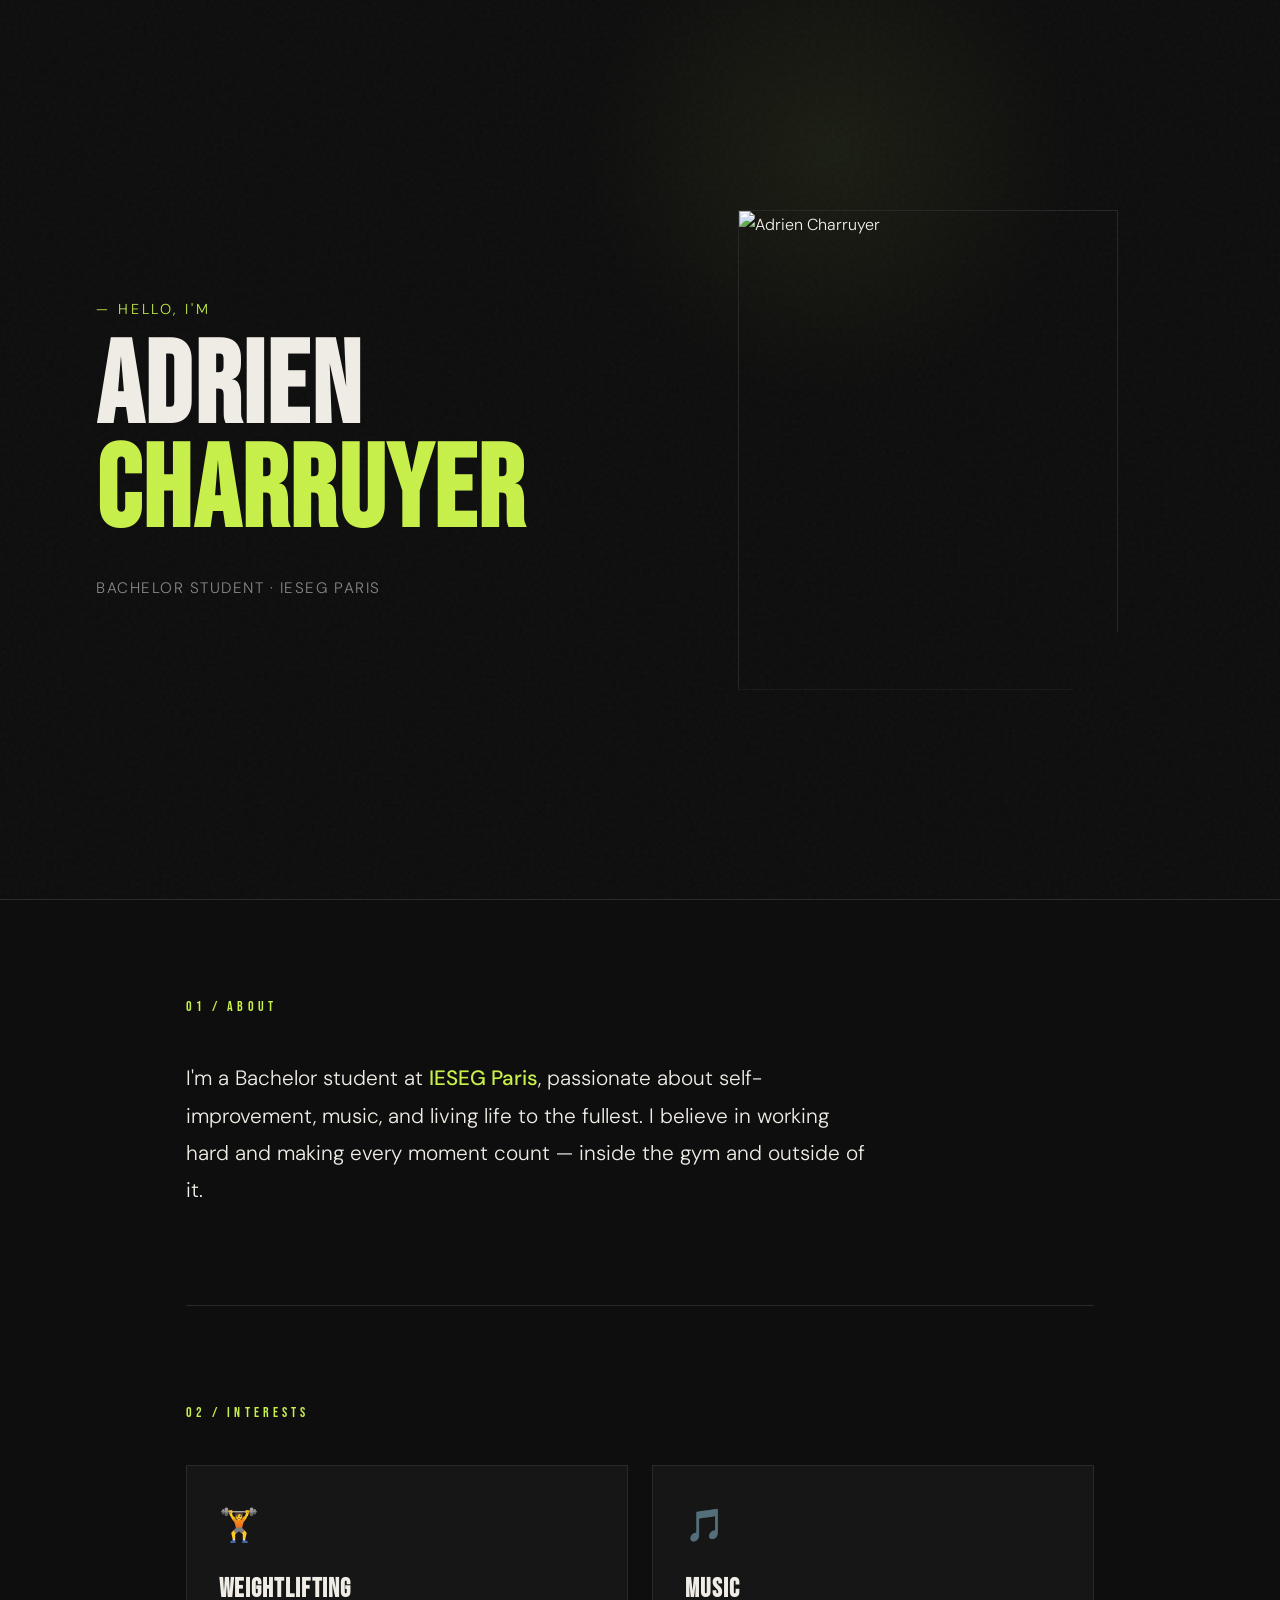
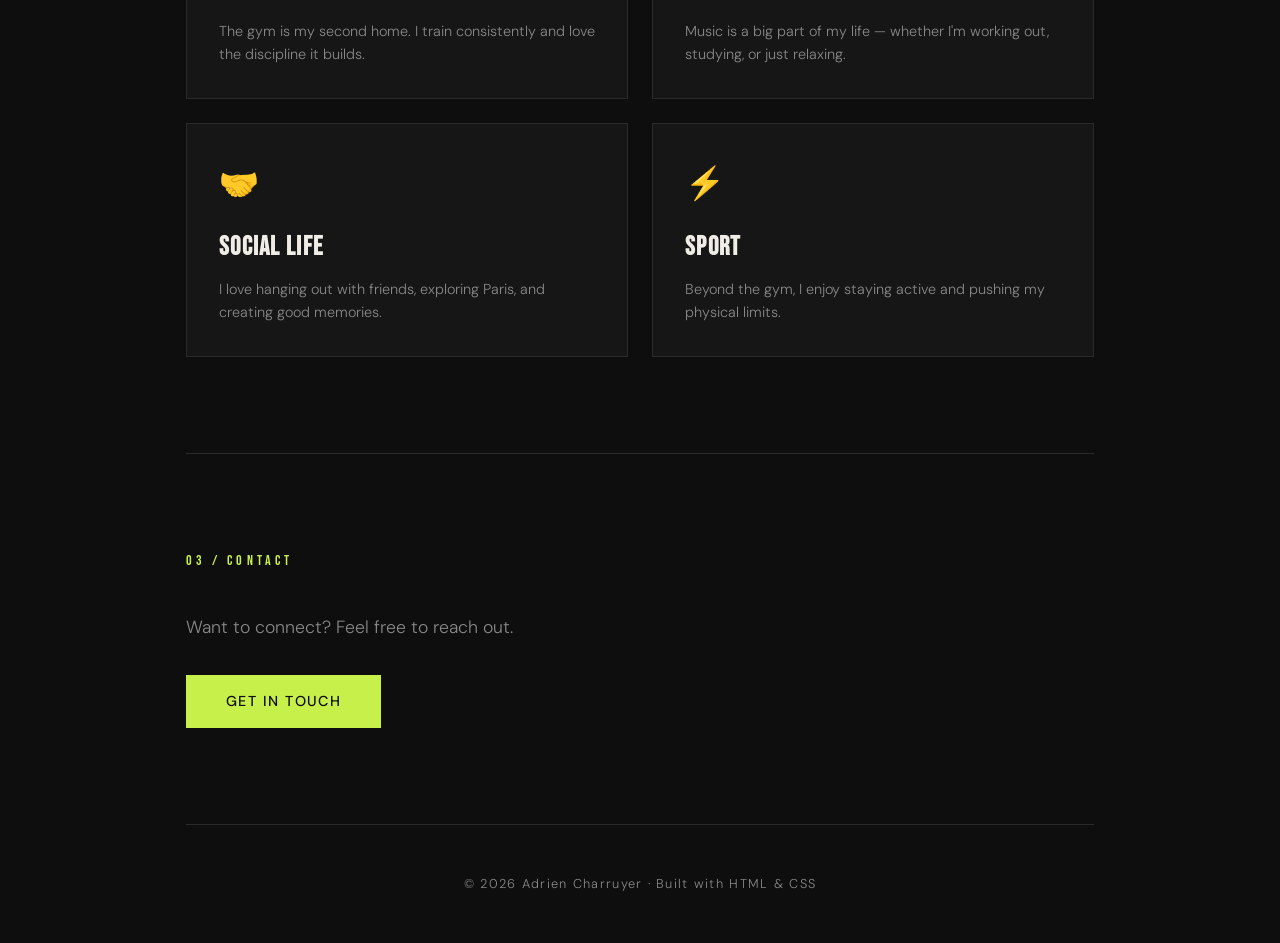
==== index.html @ 35dae8ac "Add files via upload" ====
<!DOCTYPE html>
<html lang="en">
  <head>
    <meta charset="UTF-8" />
    <meta name="viewport" content="width=device-width, initial-scale=1.0" />
    <title>Adrien Charruyer</title>
    <link rel="stylesheet" href="style.css" />
    <link href="https://fonts.googleapis.com/css2?family=Bebas+Neue&family=DM+Sans:wght@300;400;500&display=swap" rel="stylesheet" />
  </head>
  <body>

    <div class="noise"></div>

    <header class="hero">
      <div class="hero-text">
        <p class="eyebrow">— Hello, I'm</p>
        <h1>Adrien<br><span>Charruyer</span></h1>
        <p class="tagline">Bachelor Student · IESEG Paris</p>
      </div>
      <div class="hero-photo">
        <img src="images/profile-picture.png" alt="Adrien Charruyer" />
      </div>
    </header>

    <main>

      <section class="about">
        <div class="section-label">01 / About</div>
        <p>
          I'm a Bachelor student at <strong>IESEG Paris</strong>, passionate about
          self-improvement, music, and living life to the fullest. I believe in
          working hard and making every moment count — inside the gym and outside of it.
        </p>
      </section>

      <section class="hobbies">
        <div class="section-label">02 / Interests</div>
        <div class="cards">
          <div class="card">
            <span class="card-icon">🏋️</span>
            <h3>Weightlifting</h3>
            <p>The gym is my second home. I train consistently and love the discipline it builds.</p>
          </div>
          <div class="card">
            <span class="card-icon">🎵</span>
            <h3>Music</h3>
            <p>Music is a big part of my life — whether I'm working out, studying, or just relaxing.</p>
          </div>
          <div class="card">
            <span class="card-icon">🤝</span>
            <h3>Social Life</h3>
            <p>I love hanging out with friends, exploring Paris, and creating good memories.</p>
          </div>
          <div class="card">
            <span class="card-icon">⚡</span>
            <h3>Sport</h3>
            <p>Beyond the gym, I enjoy staying active and pushing my physical limits.</p>
          </div>
        </div>
      </section>

      <section class="contact">
        <div class="section-label">03 / Contact</div>
        <p>Want to connect? Feel free to reach out.</p>
        <a href="mailto:adrien.charruyer@ieseg.fr" class="btn">Get in touch</a>
      </section>

    </main>

    <footer>
      <p>© 2026 Adrien Charruyer · Built with HTML & CSS</p>
    </footer>

  </body>
</html>
---- style.css ----
/* ===========================
   VARIABLES & RESET
=========================== */
:root {
  --bg: #0e0e0e;
  --surface: #161616;
  --accent: #c8f04a;
  --text: #f0ede6;
  --muted: #888;
  --border: #2a2a2a;
  --font-display: 'Bebas Neue', sans-serif;
  --font-body: 'DM Sans', sans-serif;
}

*, *::before, *::after {
  margin: 0;
  padding: 0;
  box-sizing: border-box;
}

html {
  scroll-behavior: smooth;
}

body {
  background-color: var(--bg);
  color: var(--text);
  font-family: var(--font-body);
  font-weight: 300;
  line-height: 1.7;
  overflow-x: hidden;
}

/* Noise texture overlay */
.noise {
  pointer-events: none;
  position: fixed;
  inset: 0;
  z-index: 100;
  opacity: 0.03;
  background-image: url("data:image/svg+xml,%3Csvg viewBox='0 0 256 256' xmlns='http://www.w3.org/2000/svg'%3E%3Cfilter id='noise'%3E%3CfeTurbulence type='fractalNoise' baseFrequency='0.9' numOctaves='4' stitchTiles='stitch'/%3E%3C/filter%3E%3Crect width='100%25' height='100%25' filter='url(%23noise)'/%3E%3C/svg%3E");
}

/* ===========================
   HERO
=========================== */
.hero {
  min-height: 100vh;
  display: grid;
  grid-template-columns: 1fr 1fr;
  align-items: center;
  padding: 4rem 6rem;
  gap: 4rem;
  position: relative;
  border-bottom: 1px solid var(--border);
}

.hero::before {
  content: '';
  position: absolute;
  top: -100px;
  right: 200px;
  width: 500px;
  height: 500px;
  background: radial-gradient(circle, rgba(200, 240, 74, 0.07) 0%, transparent 70%);
  pointer-events: none;
}

.eyebrow {
  font-size: 0.9rem;
  letter-spacing: 0.2em;
  color: var(--accent);
  text-transform: uppercase;
  margin-bottom: 1rem;
  opacity: 0;
  animation: fadeUp 0.8s ease forwards 0.2s;
}

.hero-text h1 {
  font-family: var(--font-display);
  font-size: clamp(5rem, 9vw, 10rem);
  line-height: 0.9;
  letter-spacing: 0.02em;
  text-transform: uppercase;
  color: var(--text);
  opacity: 0;
  animation: fadeUp 0.8s ease forwards 0.4s;
}

.hero-text h1 span {
  color: var(--accent);
  -webkit-text-stroke: 0px;
  display: block;
}

.tagline {
  margin-top: 2rem;
  font-size: 0.95rem;
  color: var(--muted);
  letter-spacing: 0.1em;
  text-transform: uppercase;
  opacity: 0;
  animation: fadeUp 0.8s ease forwards 0.6s;
}

.hero-photo {
  display: flex;
  justify-content: center;
  align-items: center;
  opacity: 0;
  animation: fadeIn 1s ease forwards 0.8s;
}

.hero-photo img {
  width: 380px;
  height: 480px;
  object-fit: cover;
  object-position: top;
  filter: grayscale(20%) contrast(1.05);
  border: 1px solid var(--border);
  clip-path: polygon(0 0, 100% 0, 100% 88%, 88% 100%, 0 100%);
  transition: filter 0.3s ease;
}

.hero-photo img:hover {
  filter: grayscale(0%) contrast(1.1);
}

/* ===========================
   MAIN
=========================== */
main {
  max-width: 1100px;
  margin: 0 auto;
  padding: 0 6rem;
}

section {
  padding: 6rem 0;
  border-bottom: 1px solid var(--border);
}

.section-label {
  font-family: var(--font-display);
  font-size: 0.85rem;
  letter-spacing: 0.3em;
  color: var(--accent);
  text-transform: uppercase;
  margin-bottom: 2.5rem;
}

/* ===========================
   ABOUT
=========================== */
.about p {
  font-size: 1.3rem;
  line-height: 1.8;
  color: var(--text);
  max-width: 680px;
  font-weight: 300;
}

.about strong {
  color: var(--accent);
  font-weight: 500;
}

/* ===========================
   HOBBIES / CARDS
=========================== */
.cards {
  display: grid;
  grid-template-columns: repeat(2, 1fr);
  gap: 1.5rem;
}

.card {
  background: var(--surface);
  border: 1px solid var(--border);
  padding: 2rem;
  transition: border-color 0.3s ease, transform 0.3s ease;
  position: relative;
  overflow: hidden;
}

.card::after {
  content: '';
  position: absolute;
  bottom: 0;
  left: 0;
  height: 2px;
  width: 0;
  background: var(--accent);
  transition: width 0.4s ease;
}

.card:hover {
  border-color: var(--accent);
  transform: translateY(-4px);
}

.card:hover::after {
  width: 100%;
}

.card-icon {
  font-size: 2rem;
  display: block;
  margin-bottom: 1rem;
}

.card h3 {
  font-family: var(--font-display);
  font-size: 1.6rem;
  letter-spacing: 0.05em;
  color: var(--text);
  margin-bottom: 0.5rem;
}

.card p {
  font-size: 0.9rem;
  color: var(--muted);
  line-height: 1.6;
}

/* ===========================
   CONTACT
=========================== */
.contact p {
  font-size: 1.1rem;
  color: var(--muted);
  margin-bottom: 2rem;
}

.btn {
  display: inline-block;
  padding: 0.9rem 2.5rem;
  background: var(--accent);
  color: #0e0e0e;
  font-family: var(--font-body);
  font-weight: 500;
  font-size: 0.9rem;
  letter-spacing: 0.1em;
  text-transform: uppercase;
  text-decoration: none;
  transition: background 0.3s ease, transform 0.2s ease;
}

.btn:hover {
  background: #d4f55e;
  transform: translateY(-2px);
}

/* ===========================
   FOOTER
=========================== */
footer {
  text-align: center;
  padding: 3rem;
  color: var(--muted);
  font-size: 0.8rem;
  letter-spacing: 0.1em;
}

/* ===========================
   ANIMATIONS
=========================== */
@keyframes fadeUp {
  from {
    opacity: 0;
    transform: translateY(30px);
  }
  to {
    opacity: 1;
    transform: translateY(0);
  }
}

@keyframes fadeIn {
  from { opacity: 0; }
  to { opacity: 1; }
}

/* ===========================
   RESPONSIVE
=========================== */
@media (max-width: 900px) {
  .hero {
    grid-template-columns: 1fr;
    padding: 3rem 2rem;
    min-height: auto;
    padding-top: 5rem;
  }

  .hero-photo {
    order: -1;
  }

  .hero-photo img {
    width: 280px;
    height: 360px;
  }

  main {
    padding: 0 2rem;
  }

  .cards {
    grid-template-columns: 1fr;
  }
}
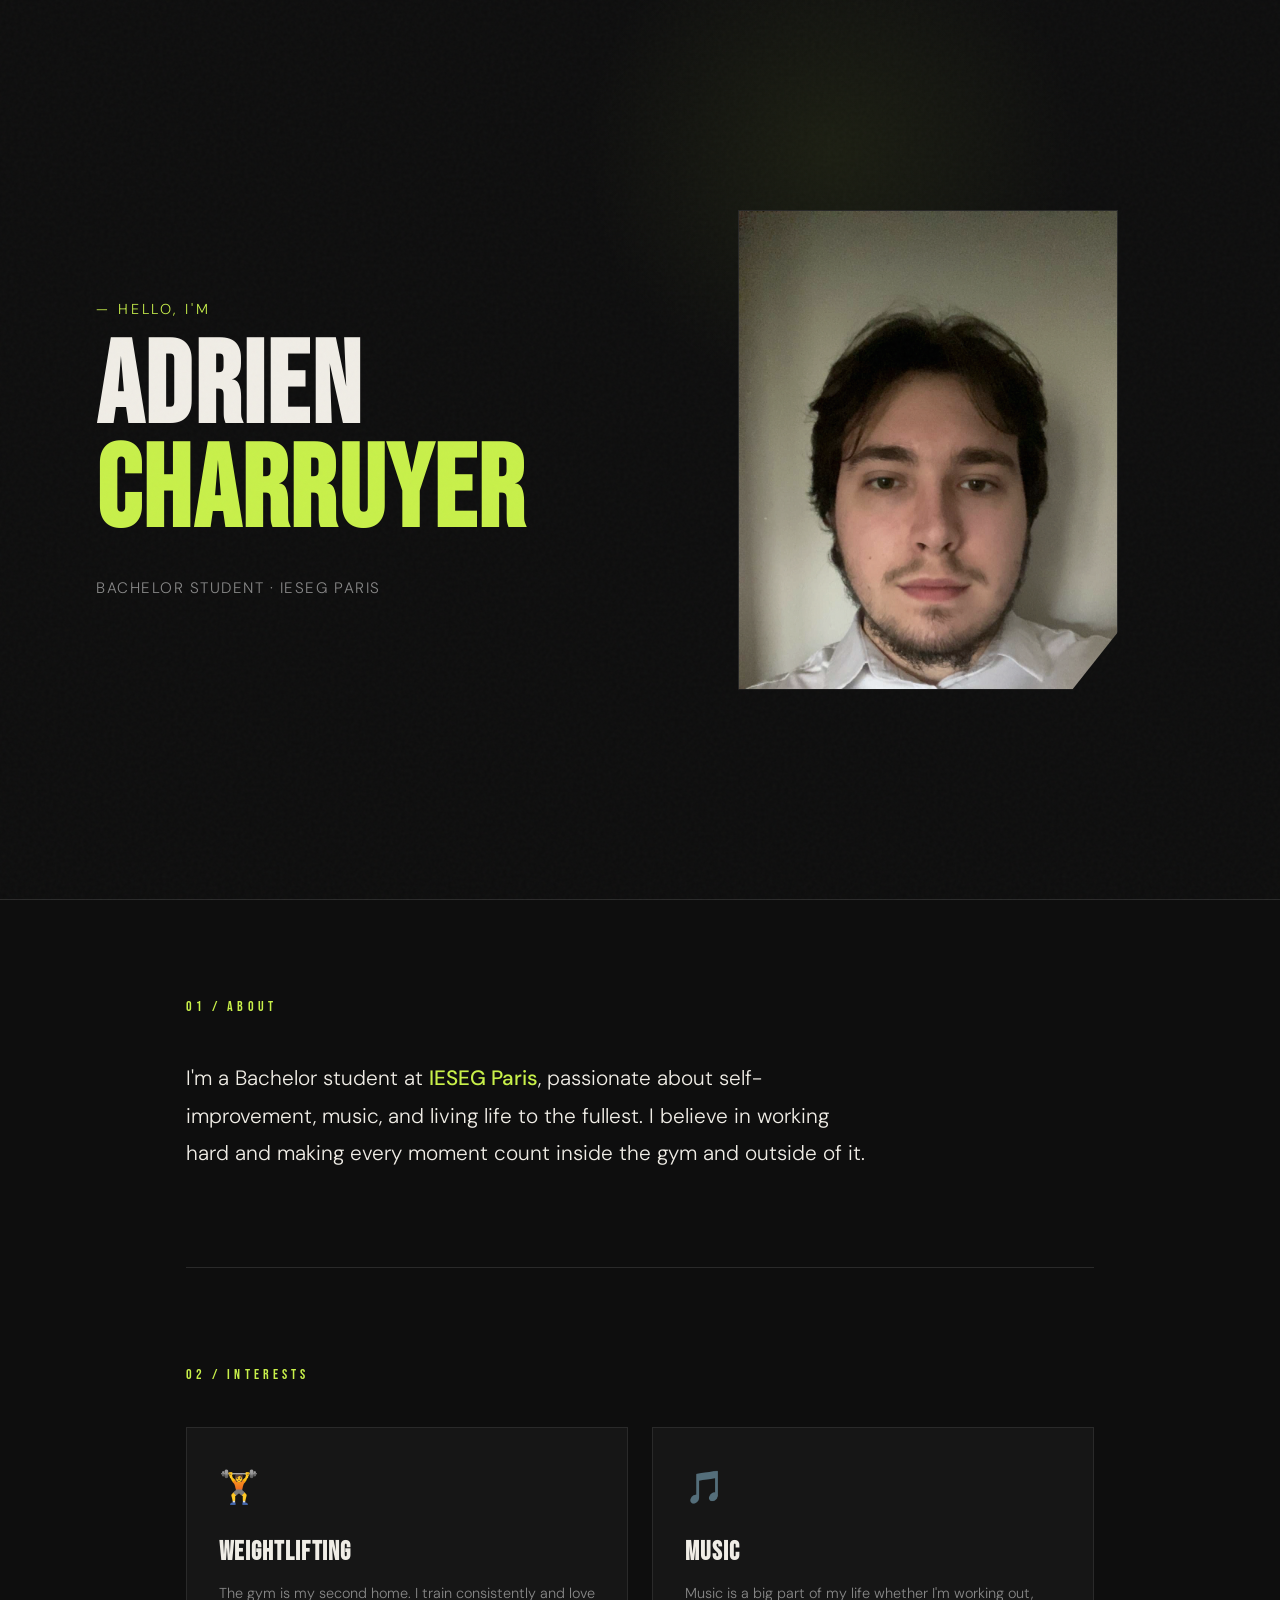
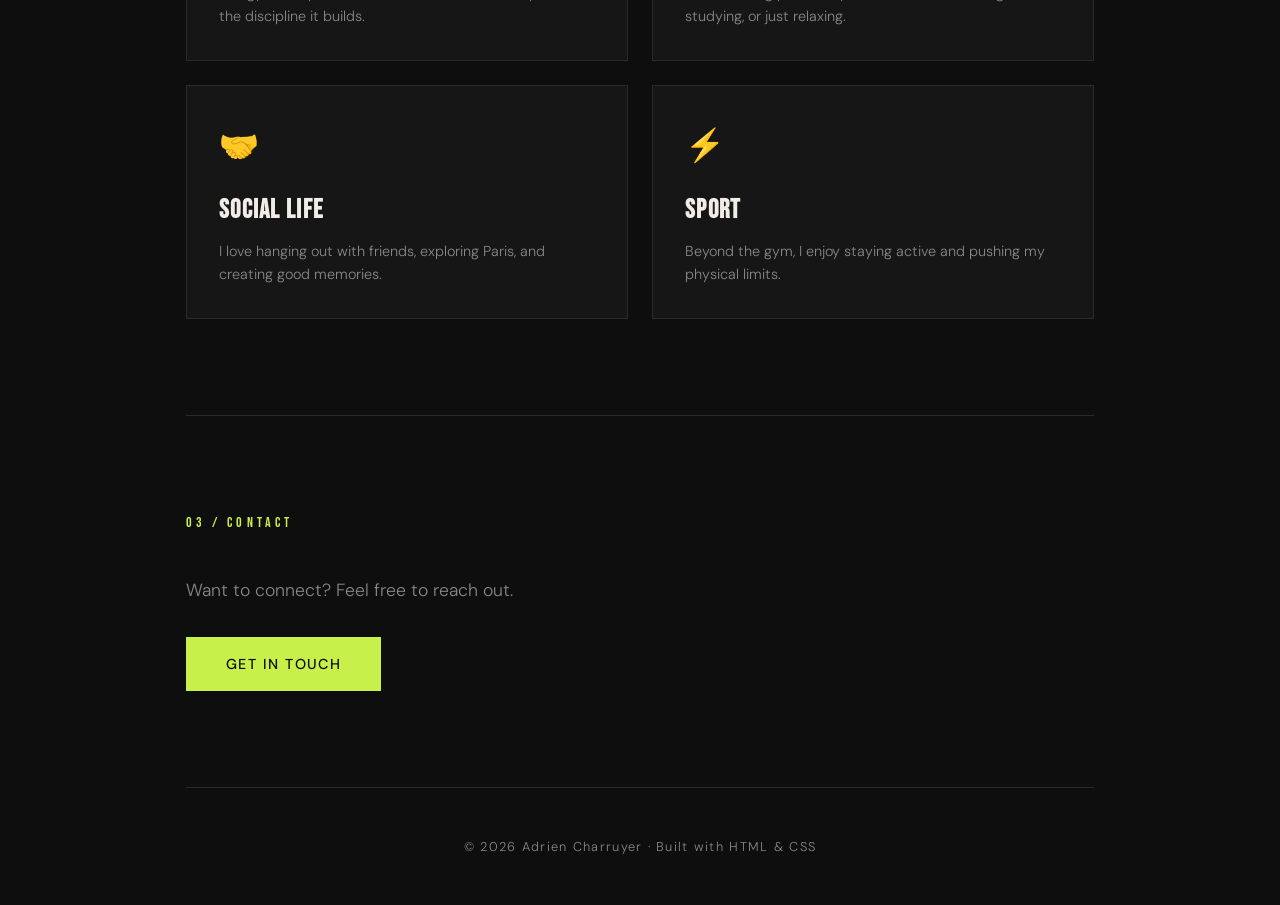
==== commit 970b239b: "Update index.html" ====
--- a/index.html
+++ b/index.html
@@ -29,7 +29,7 @@
         <p>
           I'm a Bachelor student at <strong>IESEG Paris</strong>, passionate about
           self-improvement, music, and living life to the fullest. I believe in
-          working hard and making every moment count — inside the gym and outside of it.
+          working hard and making every moment count inside the gym and outside of it.
         </p>
       </section>
 
@@ -44,7 +44,7 @@
           <div class="card">
             <span class="card-icon">🎵</span>
             <h3>Music</h3>
-            <p>Music is a big part of my life — whether I'm working out, studying, or just relaxing.</p>
+            <p>Music is a big part of my life whether I'm working out, studying, or just relaxing.</p>
           </div>
           <div class="card">
             <span class="card-icon">🤝</span>
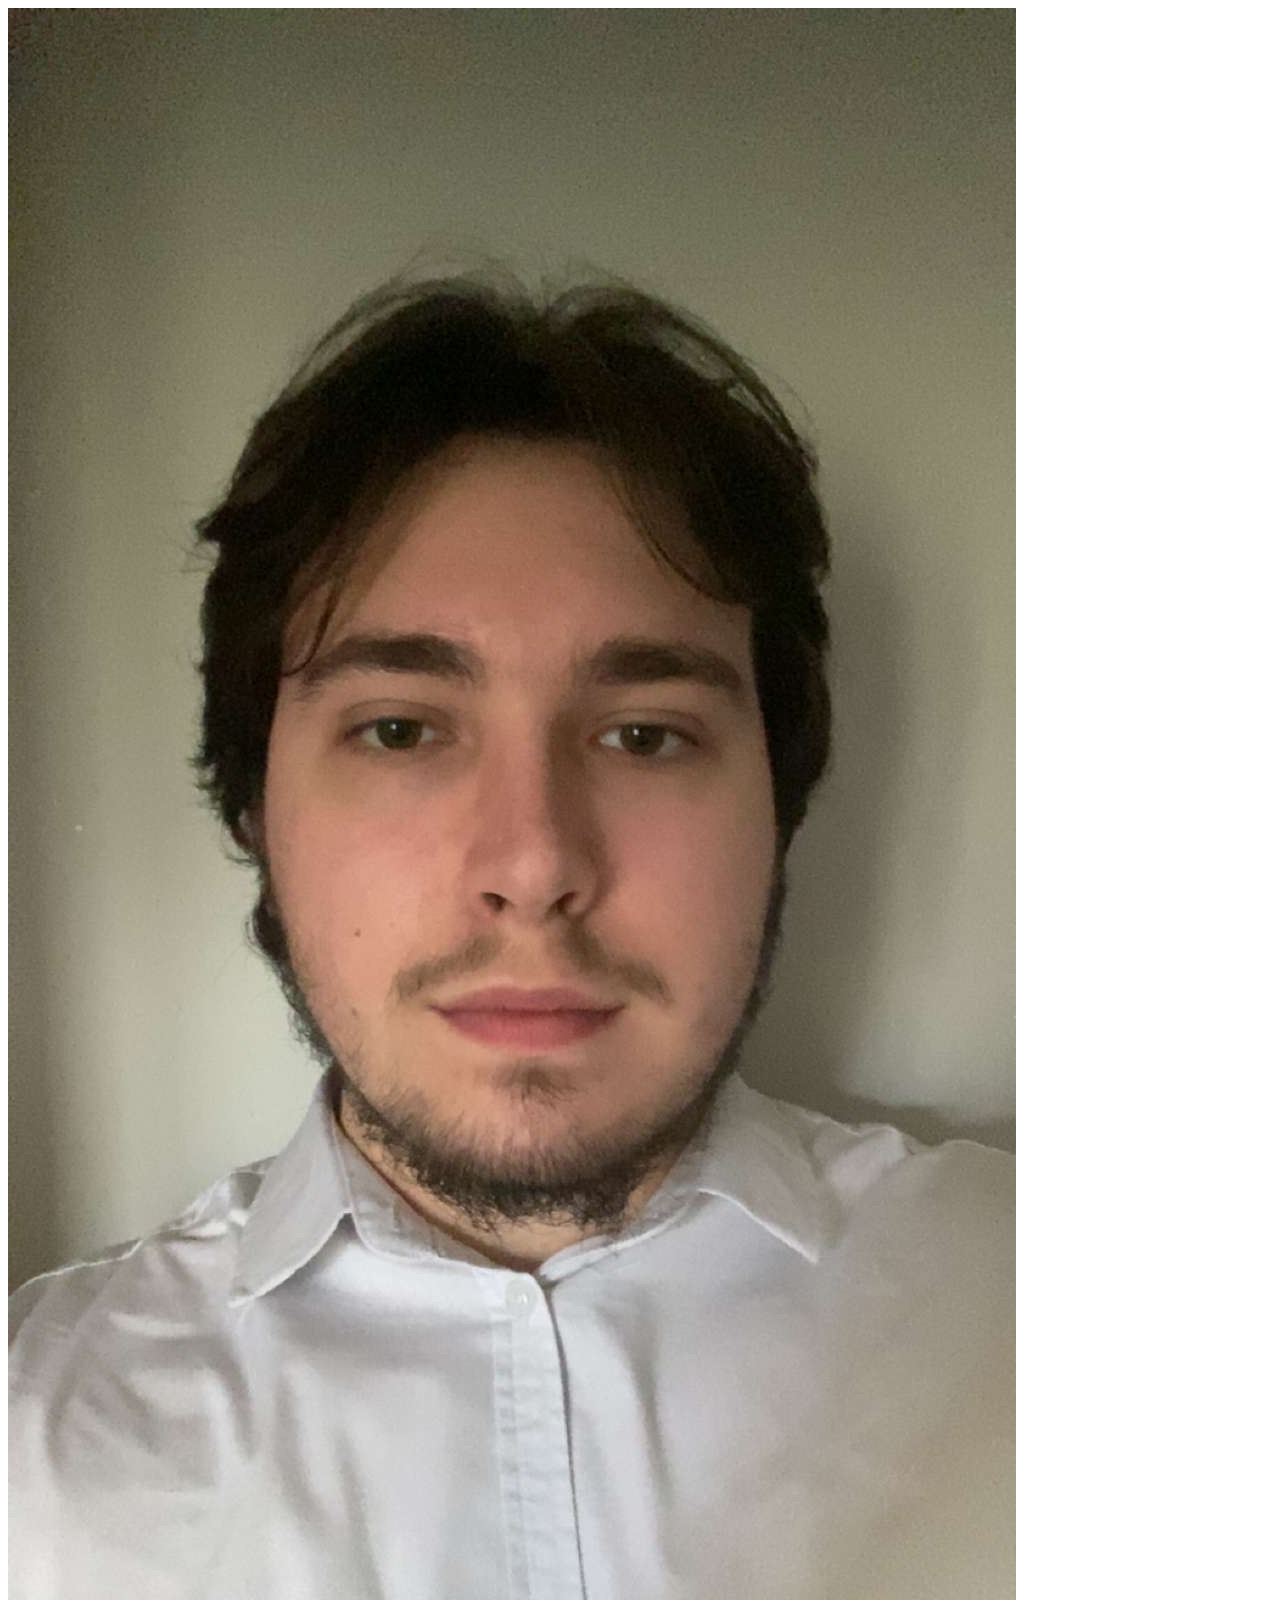
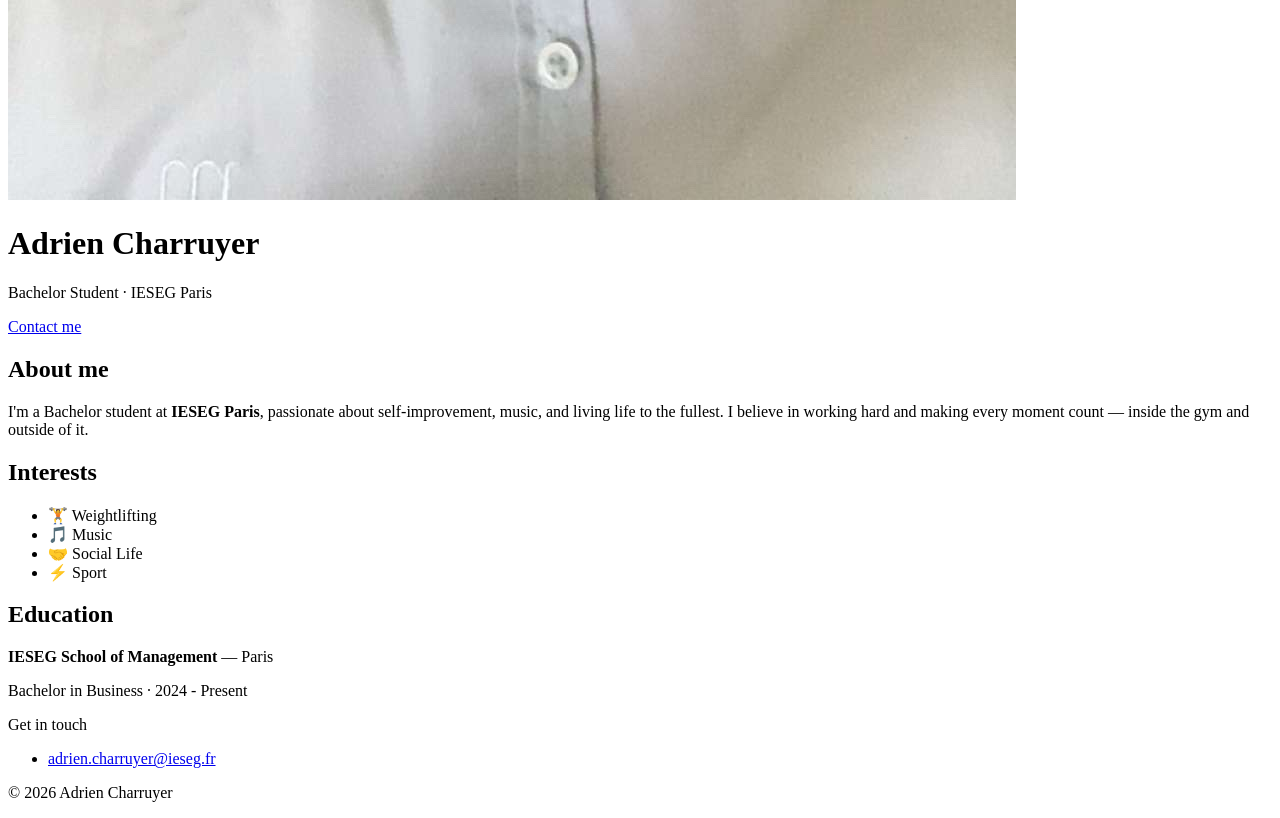
==== commit 130fb9be: "Rename profile-v2-index.html to index.html" ====
--- a/index.html
+++ b/index.html
@@ -5,71 +5,58 @@
     <meta name="viewport" content="width=device-width, initial-scale=1.0" />
     <title>Adrien Charruyer</title>
     <link rel="stylesheet" href="style.css" />
-    <link href="https://fonts.googleapis.com/css2?family=Bebas+Neue&family=DM+Sans:wght@300;400;500&display=swap" rel="stylesheet" />
+    <link href="https://fonts.googleapis.com/css2?family=Montserrat:wght@400;600;700&family=Open+Sans:wght@300;400&display=swap" rel="stylesheet" />
   </head>
   <body>
 
-    <div class="noise"></div>
+    <div class="container">
 
-    <header class="hero">
-      <div class="hero-text">
-        <p class="eyebrow">— Hello, I'm</p>
-        <h1>Adrien<br><span>Charruyer</span></h1>
-        <p class="tagline">Bachelor Student · IESEG Paris</p>
+      <!-- INTRODUCTION -->
+      <div class="card-white text-center">
+        <img src="images/profile-picture.png" alt="Adrien Charruyer" class="img-circle" />
+        <h1>Adrien Charruyer</h1>
+        <p class="text-muted">Bachelor Student · IESEG Paris</p>
+        <a href="mailto:adrien.charruyer@ieseg.fr" class="btn-primary">Contact me</a>
       </div>
-      <div class="hero-photo">
-        <img src="images/profile-picture.png" alt="Adrien Charruyer" />
-      </div>
-    </header>
 
-    <main>
-
-      <section class="about">
-        <div class="section-label">01 / About</div>
+      <!-- ABOUT -->
+      <div class="card-white">
+        <h2>About me</h2>
         <p>
           I'm a Bachelor student at <strong>IESEG Paris</strong>, passionate about
           self-improvement, music, and living life to the fullest. I believe in
-          working hard and making every moment count inside the gym and outside of it.
+          working hard and making every moment count — inside the gym and outside of it.
         </p>
-      </section>
+      </div>
 
-      <section class="hobbies">
-        <div class="section-label">02 / Interests</div>
-        <div class="cards">
-          <div class="card">
-            <span class="card-icon">🏋️</span>
-            <h3>Weightlifting</h3>
-            <p>The gym is my second home. I train consistently and love the discipline it builds.</p>
-          </div>
-          <div class="card">
-            <span class="card-icon">🎵</span>
-            <h3>Music</h3>
-            <p>Music is a big part of my life whether I'm working out, studying, or just relaxing.</p>
-          </div>
-          <div class="card">
-            <span class="card-icon">🤝</span>
-            <h3>Social Life</h3>
-            <p>I love hanging out with friends, exploring Paris, and creating good memories.</p>
-          </div>
-          <div class="card">
-            <span class="card-icon">⚡</span>
-            <h3>Sport</h3>
-            <p>Beyond the gym, I enjoy staying active and pushing my physical limits.</p>
-          </div>
-        </div>
-      </section>
+      <!-- INTERESTS -->
+      <div class="card-white">
+        <h2>Interests</h2>
+        <ul class="list-inline">
+          <li>🏋️ Weightlifting</li>
+          <li>🎵 Music</li>
+          <li>🤝 Social Life</li>
+          <li>⚡ Sport</li>
+        </ul>
+      </div>
 
-      <section class="contact">
-        <div class="section-label">03 / Contact</div>
-        <p>Want to connect? Feel free to reach out.</p>
-        <a href="mailto:adrien.charruyer@ieseg.fr" class="btn">Get in touch</a>
-      </section>
+      <!-- EDUCATION -->
+      <div class="card-white">
+        <h2>Education</h2>
+        <p><strong>IESEG School of Management</strong> — Paris</p>
+        <p class="text-muted">Bachelor in Business · 2024 - Present</p>
+      </div>
 
-    </main>
+      <!-- FOOTER -->
+      <div class="card-white text-center">
+        <p class="text-muted">Get in touch</p>
+        <ul class="list-inline">
+          <li><a href="mailto:adrien.charruyer@ieseg.fr" class="btn-primary">adrien.charruyer@ieseg.fr</a></li>
+        </ul>
+        <p class="text-muted footer-copy">© 2026 Adrien Charruyer</p>
+      </div>
 
-    <footer>
-      <p>© 2026 Adrien Charruyer · Built with HTML & CSS</p>
-    </footer>
+    </div>
 
   </body>
 </html>
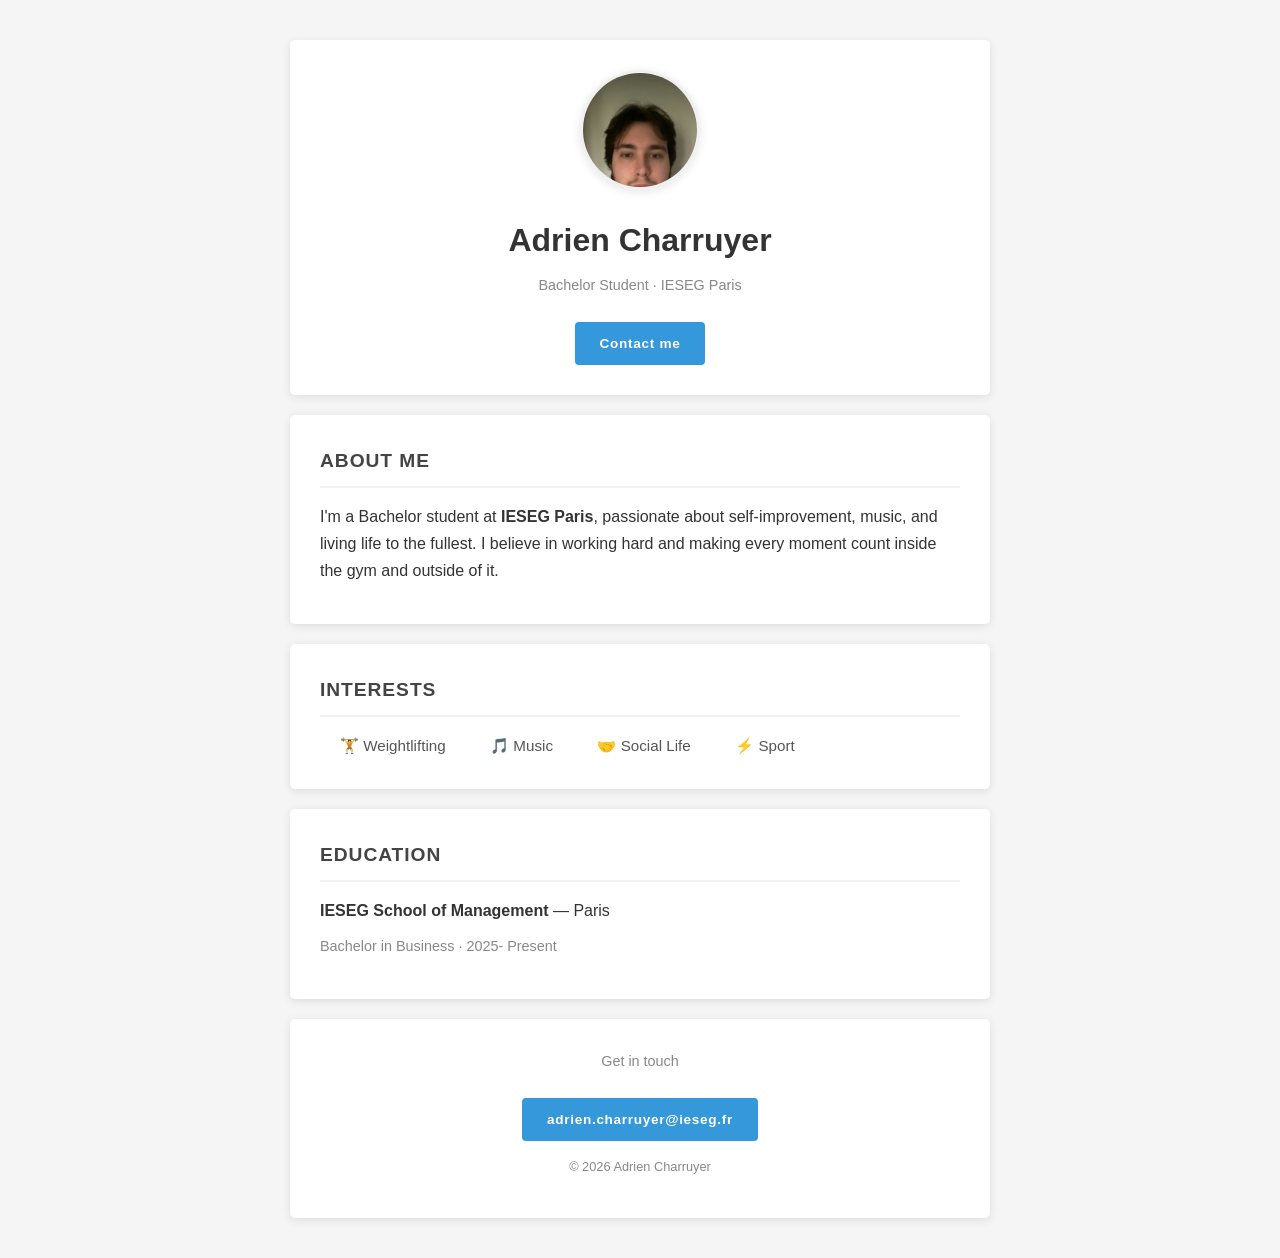
==== commit cfa6a1ca: "Update index.html" ====
--- a/index.html
+++ b/index.html
@@ -25,7 +25,7 @@
         <p>
           I'm a Bachelor student at <strong>IESEG Paris</strong>, passionate about
           self-improvement, music, and living life to the fullest. I believe in
-          working hard and making every moment count — inside the gym and outside of it.
+          working hard and making every moment count inside the gym and outside of it.
         </p>
       </div>
 
@@ -44,7 +44,7 @@
       <div class="card-white">
         <h2>Education</h2>
         <p><strong>IESEG School of Management</strong> — Paris</p>
-        <p class="text-muted">Bachelor in Business · 2024 - Present</p>
+        <p class="text-muted">Bachelor in Business · 2025- Present</p>
       </div>
 
       <!-- FOOTER -->
--- a/style.css
+++ b/style.css
@@ -0,0 +1,145 @@
+/* ===========================
+   GLOBAL
+=========================== */
+* {
+  margin: 0;
+  padding: 0;
+  box-sizing: border-box;
+}
+
+body {
+  background-color: #f5f5f5;
+  font-family: 'Open Sans', sans-serif;
+  font-weight: 300;
+  color: #333;
+  line-height: 1.7;
+}
+
+h1, h2 {
+  font-family: 'Montserrat', sans-serif;
+}
+
+h1 {
+  font-size: 2rem;
+  font-weight: 700;
+  margin-top: 15px;
+  margin-bottom: 5px;
+}
+
+h2 {
+  font-size: 1.2rem;
+  font-weight: 600;
+  margin-bottom: 15px;
+  color: #444;
+  text-transform: uppercase;
+  letter-spacing: 0.05em;
+  border-bottom: 2px solid #f0f0f0;
+  padding-bottom: 8px;
+}
+
+p {
+  margin-bottom: 10px;
+}
+
+/* ===========================
+   CONTAINER
+=========================== */
+.container {
+  width: 700px;
+  margin: 40px auto;
+}
+
+/* ===========================
+   CARD WHITE
+=========================== */
+.card-white {
+  background-color: white;
+  border-radius: 5px;
+  box-shadow: 0 2px 10px rgba(0, 0, 0, 0.1);
+  padding: 30px;
+  margin-bottom: 20px;
+}
+
+.card-white:hover {
+  box-shadow: 0 4px 20px rgba(0, 0, 0, 0.15);
+  transform: translateY(-2px);
+  transition: all 0.3s ease;
+}
+
+/* ===========================
+   REUSABLE CLASSES
+=========================== */
+.text-center {
+  text-align: center;
+}
+
+.text-muted {
+  color: #888;
+  font-size: 0.9rem;
+}
+
+.footer-copy {
+  margin-top: 15px;
+  font-size: 0.8rem;
+}
+
+/* ===========================
+   IMG CIRCLE
+=========================== */
+.img-circle {
+  border-radius: 50%;
+  width: 120px;
+  height: 120px;
+  object-fit: cover;
+  object-position: top;
+  border: 3px solid #f0f0f0;
+  box-shadow: 0 2px 10px rgba(0, 0, 0, 0.1);
+}
+
+/* ===========================
+   BUTTON
+=========================== */
+.btn-primary {
+  display: inline-block;
+  margin-top: 15px;
+  padding: 10px 25px;
+  background-color: #3498db;
+  color: white;
+  text-decoration: none;
+  border-radius: 4px;
+  font-family: 'Montserrat', sans-serif;
+  font-size: 0.85rem;
+  font-weight: 600;
+  letter-spacing: 0.05em;
+  transition: background-color 0.3s ease;
+}
+
+.btn-primary:hover {
+  background-color: #2980b9;
+}
+
+/* ===========================
+   LIST INLINE
+=========================== */
+.list-inline {
+  list-style: none;
+  padding-left: 0;
+  margin-top: 10px;
+}
+
+.list-inline > li {
+  display: inline;
+  padding: 0 20px;
+  font-size: 0.95rem;
+  color: #555;
+}
+
+/* ===========================
+   RESPONSIVE
+=========================== */
+@media (max-width: 750px) {
+  .container {
+    width: 95%;
+    margin: 20px auto;
+  }
+}
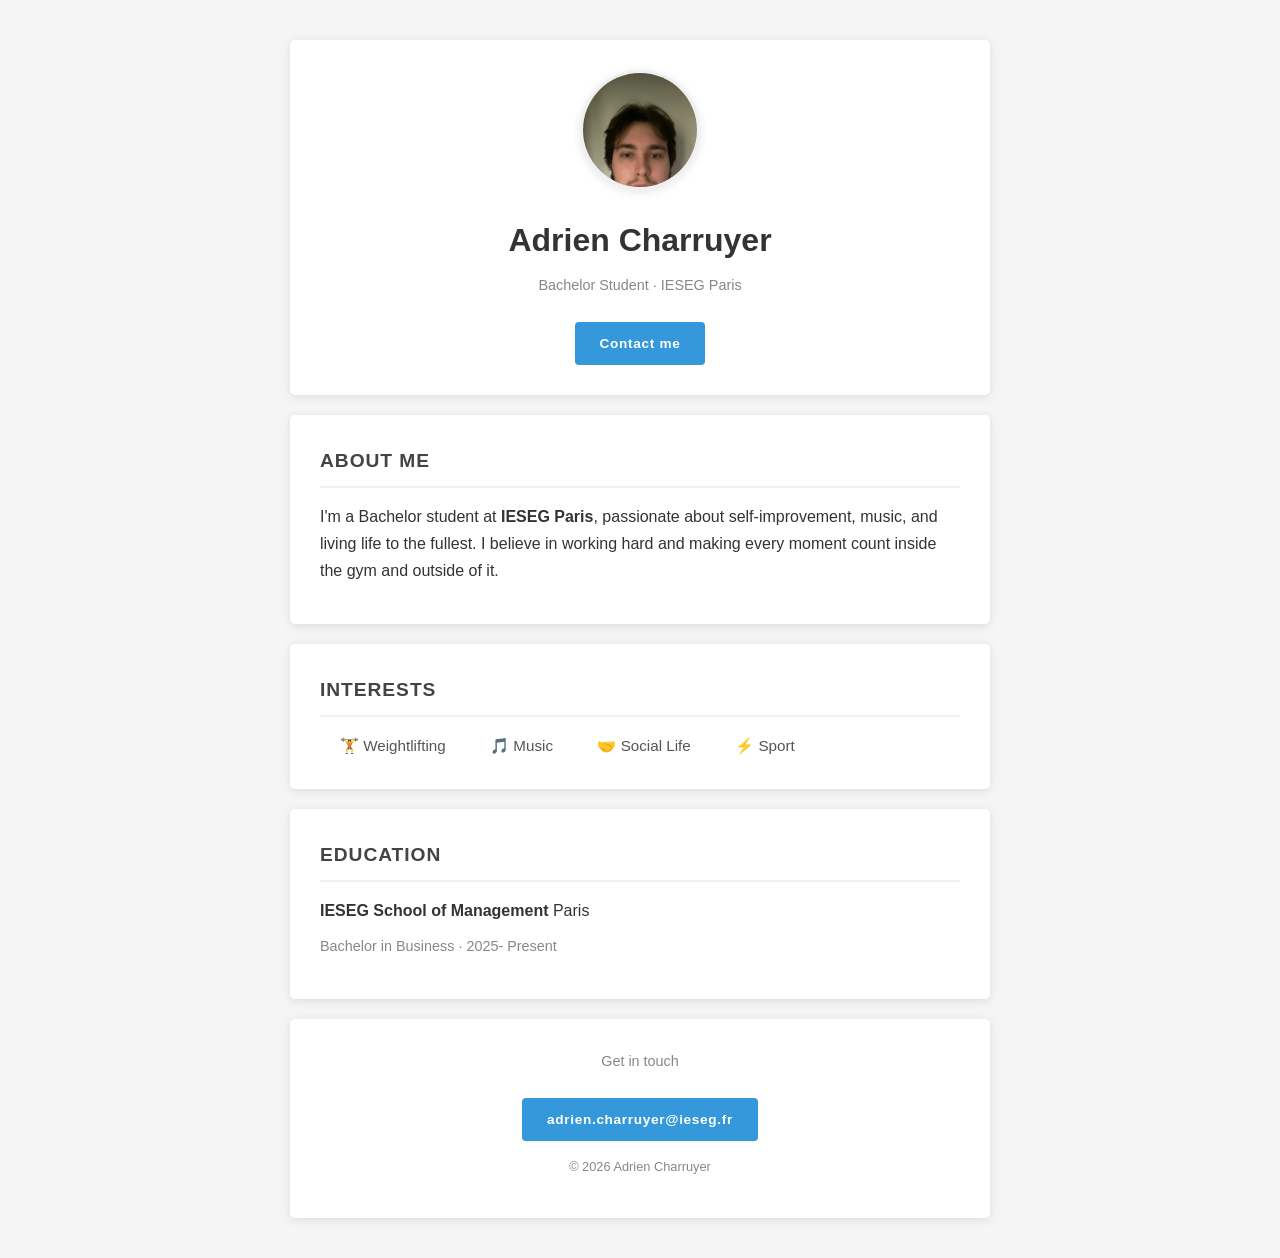
==== commit a420cabf: "Update index.html" ====
--- a/index.html
+++ b/index.html
@@ -43,7 +43,7 @@
       <!-- EDUCATION -->
       <div class="card-white">
         <h2>Education</h2>
-        <p><strong>IESEG School of Management</strong> — Paris</p>
+        <p><strong>IESEG School of Management</strong> Paris</p>
         <p class="text-muted">Bachelor in Business · 2025- Present</p>
       </div>
 
